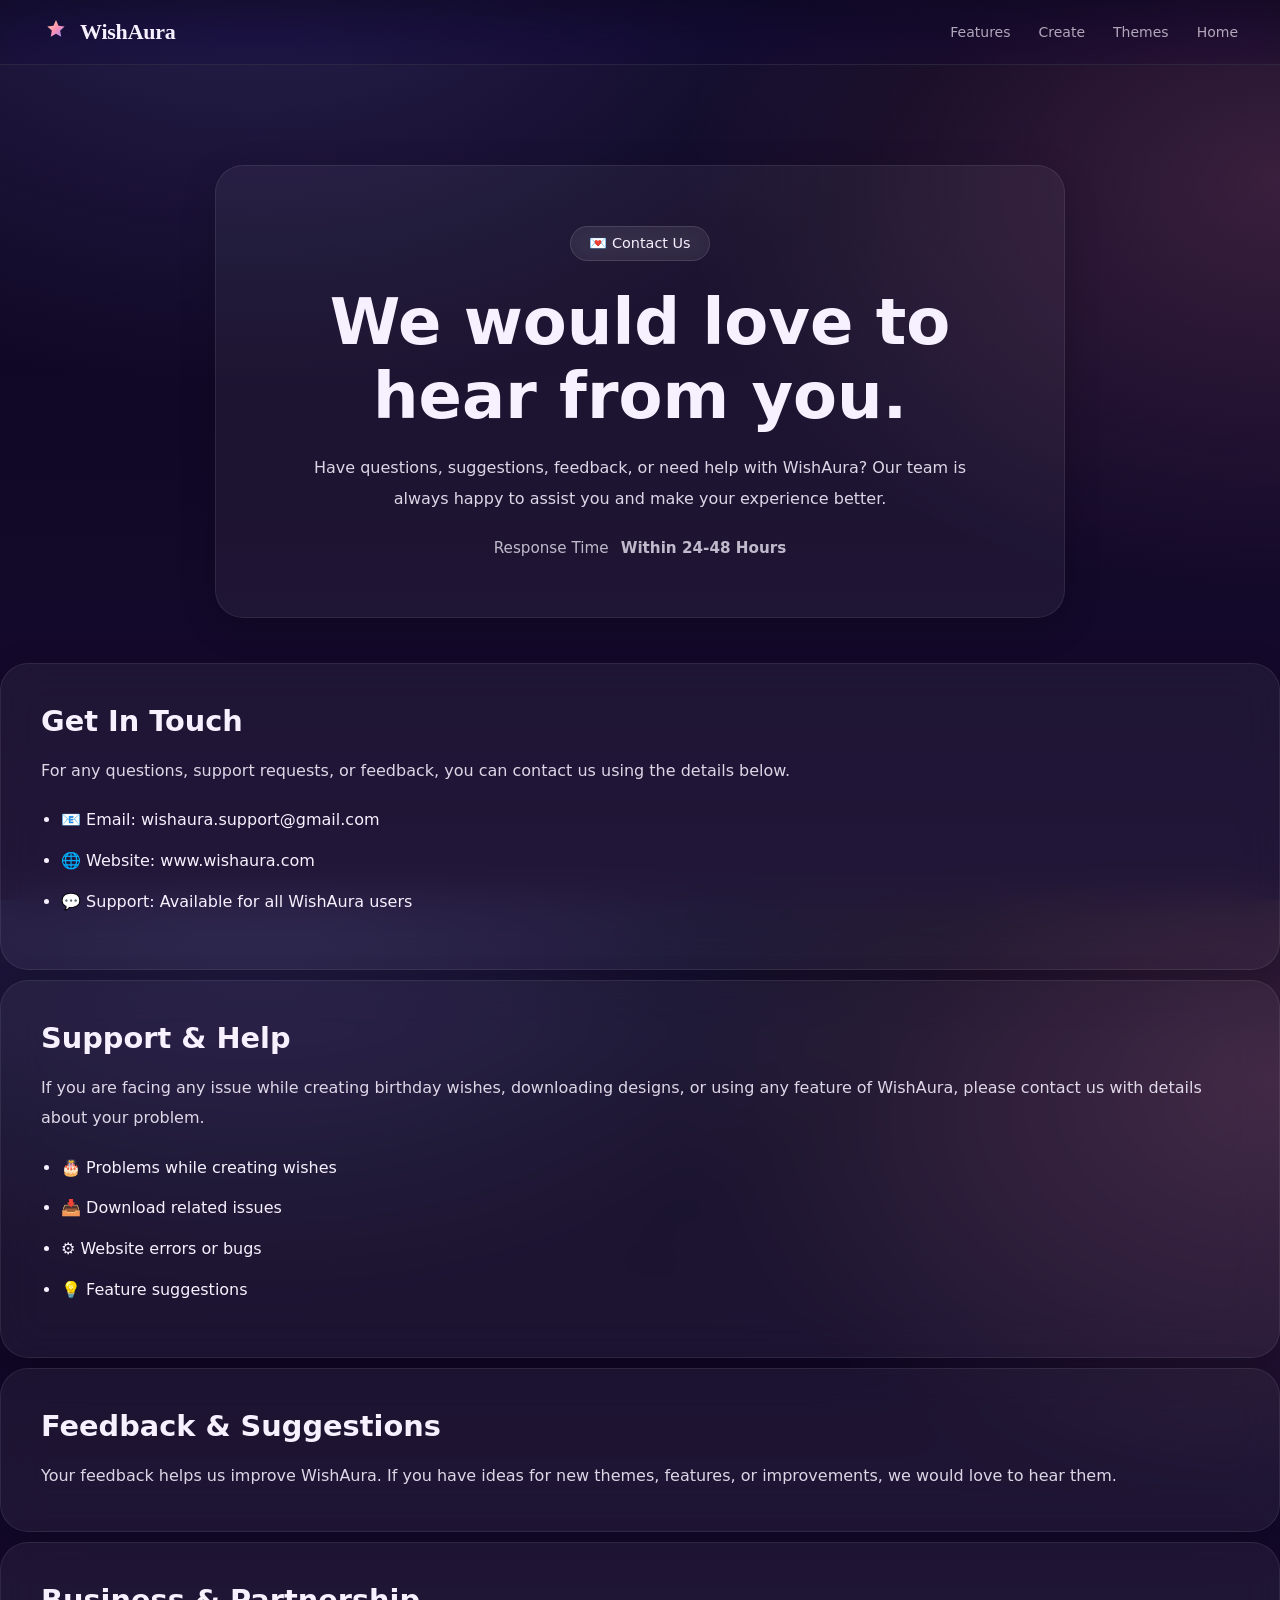
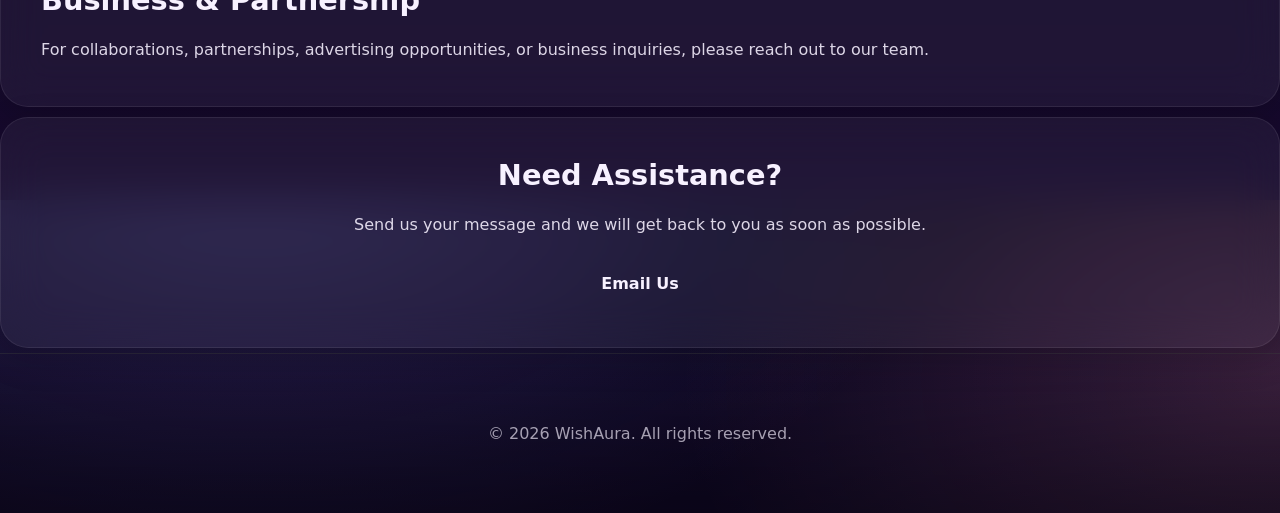
==== wishaura/contact.html @ 017e61ea "Add files via upload" ====
<!DOCTYPE html>
<html lang="en">
<head>
  <meta charset="UTF-8">
  <meta name="viewport" content="width=device-width, initial-scale=1.0">

  <title>Contact Us • WishAura</title>

  <meta name="description"
    content="Contact WishAura for support, feedback, and privacy related questions.">

  <link rel="icon" href="favicon.svg">
  <link rel="stylesheet" href="style.css">
</head>

<body>

<header class="nav" role="banner">

<a href="index.html" class="brand" aria-label="WishAura home">

<span class="brand-mark" aria-hidden="true">

<svg viewBox="0 0 40 40" width="28" height="28">
<defs>
<linearGradient id="lg" x1="0" x2="1" y1="0" y2="1">
<stop offset="0" stop-color="#ffd6a5"/>
<stop offset=".5" stop-color="#ff8fb1"/>
<stop offset="1" stop-color="#9a8cff"/>
</linearGradient>
</defs>

<path fill="url(#lg)" d="M20 3l3.6 8 8.7 1.1-6.4 6 1.6 8.7L20 22.6l-7.5 4.2L14 18l-6.4-6L16.3 11z"/>

</svg>

</span>

<span class="brand-name">
WishAura
</span>

</a>


<nav class="nav-links" aria-label="Primary">

<a href="index.html#features">
Features
</a>

<a href="index.html#create">
Create
</a>

<a href="index.html#themes">
Themes
</a>

<a href="index.html">
Home
</a>

</nav>

</header>



<section class="hero section">

<div class="container">

<div class="glass-card">


<span class="badge">
💌 Contact Us
</span>


<h1>
We would love to hear from you.
</h1>


<p>

Have questions, suggestions, feedback, or need help with WishAura?
Our team is always happy to assist you and make your experience better.

</p>


<div class="meta">

<span>
Response Time
</span>

<strong>
Within 24-48 Hours
</strong>

</div>


</div>

</div>

</section>




<section class="section">

<div class="container">

<div class="glass-card">

<h2>
Get In Touch
</h2>


<p>

For any questions, support requests, or feedback, you can contact us using the details below.

</p>


<ul>

<li>
📧 Email: wishaura.support@gmail.com
</li>

<li>
🌐 Website: www.wishaura.com
</li>

<li>
💬 Support: Available for all WishAura users
</li>


</ul>


</div>

</div>

</section>





<section class="section">

<div class="container">

<div class="glass-card">


<h2>
Support & Help
</h2>


<p>

If you are facing any issue while creating birthday wishes,
downloading designs, or using any feature of WishAura,
please contact us with details about your problem.

</p>


<ul>

<li>
🎂 Problems while creating wishes
</li>

<li>
📥 Download related issues
</li>

<li>
⚙️ Website errors or bugs
</li>

<li>
💡 Feature suggestions
</li>

</ul>


</div>

</div>

</section>






<section class="section">

<div class="container">

<div class="glass-card">


<h2>
Feedback & Suggestions
</h2>


<p>

Your feedback helps us improve WishAura.
If you have ideas for new themes, features, or improvements,
we would love to hear them.

</p>


</div>

</div>

</section>






<section class="section">

<div class="container">

<div class="glass-card">


<h2>
Business & Partnership
</h2>


<p>

For collaborations, partnerships, advertising opportunities,
or business inquiries, please reach out to our team.

</p>


</div>

</div>

</section>






<section class="section">

<div class="container">

<div class="glass-card" style="text-align:center">


<h2>
Need Assistance?
</h2>


<p>

Send us your message and we will get back to you as soon as possible.

</p>

<a href="https://mail.google.com/mail/?view=cm&fs=1&to=wishaura.support@gmail.com" target="_blank" class="btn">
  Email Us
</a>

</div>

</div>

</section>





<footer class="footer">

<div class="container">

<p>

© 2026 WishAura. All rights reserved.

</p>

</div>

</footer>


</body>
</html>
---- wishaura/style.css ----
/* ============================================================
   WishAura — style.css
   Premium, glassmorphic, aurora-themed birthday experience.
   ============================================================ */

/* --- Reset --- */
*,
*::before,
*::after { box-sizing: border-box; }
* { margin: 0; padding: 0; }
html, body { height: 100%; }
img, svg, video, canvas { display: block; max-width: 100%; }
input, textarea, button, select { font: inherit; color: inherit; }
button { background: none; border: 0; cursor: pointer; }
a { color: inherit; text-decoration: none; }
::selection { background: rgba(255, 143, 177, .35); color: #fff; }

/* --- Theme tokens (defaults = Aurora) --- */
:root {
  --font-display: "Fraunces", "Instrument Serif", ui-serif, Georgia, serif;
  --font-body: "Manrope", ui-sans-serif, system-ui, -apple-system, sans-serif;

  --ink: #f7f1ff;
  --ink-muted: rgba(247, 241, 255, .68);
  --ink-soft: rgba(247, 241, 255, .5);
  --bg: #0b0620;
  --bg-2: #170a2e;
  --line: rgba(255, 255, 255, .1);
  --card: rgba(255, 255, 255, .06);
  --card-strong: rgba(255, 255, 255, .1);

  --accent-1: #ffd6a5;
  --accent-2: #ff8fb1;
  --accent-3: #9a8cff;
  --accent-4: #7ee1ff;

  --shadow-lg: 0 30px 80px -20px rgba(30, 0, 60, .55), 0 8px 30px -10px rgba(0, 0, 0, .45);
  --shadow-glow: 0 0 60px rgba(154, 140, 255, .35), 0 0 120px rgba(255, 143, 177, .25);

  --radius-lg: 28px;
  --radius-md: 18px;
  --radius-sm: 12px;

  --maxw: 1200px;
}

/* Theme variants */
[data-theme="kids"] {
  --bg: #071a2f; --bg-2: #0b2547;
  --accent-1: #7ee1ff; --accent-2: #ffea7a; --accent-3: #ffb86b; --accent-4: #a3f7bf;
}
[data-theme="minimal"] {
  --bg: #101012; --bg-2: #17171a;
  --accent-1: #f4f4f2; --accent-2: #c9c9c4; --accent-3: #ffffff; --accent-4: #dcd8d0;
}
[data-theme="gold"] {
  --bg: #0d0a06; --bg-2: #1b1408;
  --accent-1: #f6d365; --accent-2: #f9b64e; --accent-3: #b8860b; --accent-4: #fff2c2;
}
[data-theme="royal"] {
  --bg: #0d0623; --bg-2: #1c0d47;
  --accent-1: #c39cff; --accent-2: #8a6cff; --accent-3: #6a3df5; --accent-4: #f0e6ff;
}
[data-theme="pink"] {
  --bg: #1b0713; --bg-2: #2d0c22;
  --accent-1: #ffc0e0; --accent-2: #ff7fb2; --accent-3: #ff4d97; --accent-4: #fff0f6;
}
[data-theme="neon"] {
  --bg: #04060a; --bg-2: #060a13;
  --accent-1: #00ffa3; --accent-2: #00d1ff; --accent-3: #ff00d4; --accent-4: #f2ffb8;
}

/* --- Base --- */
html { scroll-behavior: smooth; }
body {
  font-family: var(--font-body);
  color: var(--ink);
  background: radial-gradient(1200px 800px at 20% -10%, rgba(154, 140, 255, .22), transparent 60%),
              radial-gradient(1000px 700px at 100% 20%, rgba(255, 143, 177, .18), transparent 60%),
              linear-gradient(180deg, var(--bg), var(--bg-2));
  min-height: 100%;
  overflow-x: hidden;
  transition: background 700ms ease, color 300ms ease;
  -webkit-font-smoothing: antialiased;
  text-rendering: optimizeLegibility;
}

/* Custom scrollbar */
::-webkit-scrollbar { width: 10px; height: 10px; }
::-webkit-scrollbar-track { background: #0c1020; }
::-webkit-scrollbar-thumb {
  background: linear-gradient(180deg, var(--accent-2), var(--accent-3));
  border-radius: 999px;
  border: 2px solid transparent;
  background-clip: content-box;
}

/* --- Aurora background --- */
.aurora {
  position: fixed; inset: 0; z-index: -2; overflow: hidden;
  pointer-events: none;
}
.aurora-blob {
  position: absolute; width: 60vmax; height: 60vmax; border-radius: 50%;
  filter: blur(80px); opacity: .55; mix-blend-mode: screen;
  animation: float 24s ease-in-out infinite;
}
.aurora-blob.a { background: radial-gradient(closest-side, var(--accent-1), transparent 70%); top: -20%; left: -10%; }
.aurora-blob.b { background: radial-gradient(closest-side, var(--accent-2), transparent 70%); top: 10%; right: -20%; animation-delay: -8s; }
.aurora-blob.c { background: radial-gradient(closest-side, var(--accent-3), transparent 70%); bottom: -25%; left: 10%; animation-delay: -14s; }
.aurora-blob.d { background: radial-gradient(closest-side, var(--accent-4), transparent 70%); bottom: -10%; right: 5%; animation-delay: -20s; }
@keyframes float {
  0%,100% { transform: translate3d(0,0,0) scale(1); }
  25% { transform: translate3d(4%,-3%,0) scale(1.08); }
  50% { transform: translate3d(-3%,4%,0) scale(.95); }
  75% { transform: translate3d(2%,3%,0) scale(1.05); }
}

.grain {
  position: absolute; inset: -50%;
  background: conic-gradient(from 0deg, rgba(255,255,255,.03), transparent 25%, rgba(255,255,255,.02) 50%, transparent 75%, rgba(255,255,255,.03));
  animation: spin 60s linear infinite;
}
@keyframes spin { to { transform: rotate(360deg); } }

.noise {
  position: absolute; inset: 0; opacity: .05; mix-blend-mode: overlay;
  background-image: url("data:image/svg+xml;utf8,<svg xmlns='http://www.w3.org/2000/svg' width='160' height='160'><filter id='n'><feTurbulence type='fractalNoise' baseFrequency='0.9' numOctaves='2' stitchTiles='stitch'/></filter><rect width='100%' height='100%' filter='url(%23n)' opacity='.8'/></svg>");
}

/* Particles canvas */
#particles { position: fixed; inset: 0; z-index: -1; pointer-events: none; }
#confetti { position: fixed; inset: 0; z-index: 60; pointer-events: none; }

/* --- Nav --- */
.nav {
  position: sticky; top: 0; z-index: 40;
  display: flex; align-items: center; justify-content: space-between; gap: 24px;
  padding: 18px clamp(20px, 4vw, 42px);
  backdrop-filter: blur(18px) saturate(140%);
  -webkit-backdrop-filter: blur(18px) saturate(140%);
  background: linear-gradient(180deg, rgba(11, 6, 32, .6), rgba(11, 6, 32, .2));
  border-bottom: 1px solid var(--line);
}
.brand { display: inline-flex; align-items: center; gap: 10px; }
.brand-mark { display: inline-grid; place-items: center; }
.brand-name { font-family: var(--font-display); font-weight: 700; font-size: 22px; letter-spacing: -.01em; }
.nav-links { display: flex; align-items: center; gap: 28px; }
.nav-links a { font-size: 14px; color: var(--ink-muted); transition: color .2s ease; }
.nav-links a:hover { color: var(--ink); }
.nav-actions { display: flex; align-items: center; gap: 10px; }

/* Buttons */
.btn-primary, .btn-ghost, .btn-share {
  position: relative; display: inline-flex; align-items: center; gap: 10px;
  padding: 14px 22px; border-radius: 999px;
  font-weight: 600; font-size: 15px; letter-spacing: -.005em;
  transition: transform .3s cubic-bezier(.2,.9,.3,1.2), background-color .3s ease, box-shadow .3s ease, color .3s ease;
  will-change: transform;
  isolation: isolate;
  overflow: hidden;
}
.btn-primary {
  color: #1a0e28;
  background: linear-gradient(135deg, var(--accent-1), var(--accent-2) 55%, var(--accent-3));
  box-shadow: 0 12px 30px -10px rgba(255, 143, 177, .55), inset 0 0 0 1px rgba(255,255,255,.35);
}
.btn-primary:hover { transform: translateY(-2px); box-shadow: 0 20px 40px -12px rgba(255, 143, 177, .7), inset 0 0 0 1px rgba(255,255,255,.5); }
.btn-primary:active { transform: translateY(0); }
.btn-primary.btn-sm { padding: 10px 16px; font-size: 14px; }



.btn-ghost {
  color: var(--ink); background: rgba(255,255,255,.05);
  border: 1px solid var(--line); backdrop-filter: blur(10px);
}
.btn-ghost:hover { background: rgba(255,255,255,.1); transform: translateY(-2px); }

.btn-share {
  padding: 11px 16px; font-size: 13.5px;
  background: rgba(255,255,255,.06); border: 1px solid var(--line); color: var(--ink);
}
.btn-share:hover { background: rgba(255,255,255,.12); transform: translateY(-2px); }

/* Ripple */
.ripple { position: absolute; border-radius: 50%; transform: scale(0); background: rgba(255,255,255,.4); pointer-events: none; animation: ripple 700ms ease-out; }
@keyframes ripple { to { transform: scale(4); opacity: 0; } }

/* --- Ads --- */
.ad {
  max-width: var(--maxw);
  margin: 24px auto;
  padding: 12px;
  border-radius: var(--radius-md);
  background: rgba(255,255,255,.03);
  border: 1px dashed var(--line);
  display: flex; flex-direction: column; align-items: center; gap: 6px;
}
.ad-label { font-size: 11px; letter-spacing: .12em; color: var(--ink-soft); text-transform: uppercase; }
.ad-slot { width: 100%; min-height: 90px; display: grid; place-items: center; color: var(--ink-soft); font-size: 12px; }
.ad-slot::before { content: "AdSense / Adsterra slot — ready"; opacity: .55; }
.ad-top { margin-top: 12px; }
.ad-native { max-width: 900px; }
.ad-bottom .ad-slot { min-height: 120px; }

/* --- Hero --- */
.hero 
{ max-width: var(--maxw); margin: 60px auto 40px; padding: 0 clamp(20px, 4vw, 42px); }
.hero-inner {
  display: grid; grid-template-columns: 1.05fr .95fr; align-items: center; gap: 56px;
}
.pill {
  display: inline-flex; align-items: center; gap: 8px;
  padding: 8px 14px; border-radius: 999px; font-size: 12.5px; letter-spacing: .01em;
  color: var(--ink); background: rgba(255,255,255,.06);
  border: 1px solid var(--line); backdrop-filter: blur(10px);
}
.pill-dot { width: 6px; height: 6px; border-radius: 50%; background: var(--accent-1); box-shadow: 0 0 12px var(--accent-1); }

.headline {
  font-family: var(--font-display);
  font-weight: 400; font-size: clamp(44px, 7vw, 84px);
  line-height: 1.02; letter-spacing: -.03em; margin-top: 22px;
}
.headline em { font-style: italic; color: var(--accent-1); font-weight: 400; }
.headline .line { display: block; }
.grad {
  background: linear-gradient(120deg, var(--accent-1), var(--accent-2) 45%, var(--accent-3));
  -webkit-background-clip: text; background-clip: text; color: transparent;
}
.lede { margin-top: 22px; font-size: clamp(16px, 1.6vw, 19px); line-height: 1.6; color: var(--ink-muted); max-width: 540px; }
.cta-row { display: flex; align-items: center; gap: 12px; margin-top: 30px; flex-wrap: wrap; }
.hero-stats {
  display: flex; gap: 40px; list-style: none; margin-top: 44px;
  padding-top: 26px; border-top: 1px solid var(--line);
}
.hero-stats li { display: flex; flex-direction: column; }
.hero-stats strong { font-family: var(--font-display); font-size: 26px; font-weight: 600; }
.hero-stats span { font-size: 12.5px; color: var(--ink-soft); letter-spacing: .04em; text-transform: uppercase; margin-top: 4px; }

/* Reveal */
.reveal { opacity: 0; transform: translateY(24px); transition: opacity .9s cubic-bezier(.2,.7,.2,1), transform .9s cubic-bezier(.2,.7,.2,1); }
.reveal.in { opacity: 1; transform: none; }

/* --- Hero card + tilt --- */
.hero-card-wrap { position: relative; perspective: 1400px; }
.tilt { transform-style: preserve-3d; transition: transform .3s ease; }

.card {
  position: relative;
  border-radius: var(--radius-lg);
  background: linear-gradient(180deg, rgba(255,255,255,.09), rgba(255,255,255,.03));
  border: 1px solid var(--line);
  backdrop-filter: blur(24px) saturate(140%);
  -webkit-backdrop-filter: blur(24px) saturate(140%);
  box-shadow: var(--shadow-lg);
  overflow: hidden;
  padding: 22px;
  transition: transform .5s cubic-bezier(.2,.7,.2,1), box-shadow .3s ease;
}
.card-media {
  position: relative; border-radius: calc(var(--radius-lg) - 8px);
  overflow: hidden; aspect-ratio: 4/3; background: rgba(255,255,255,.06);
}
.card-photo { width: 100%; height: 100%; }
.card-photo svg, .card-photo img { width: 100%; height: 100%; object-fit: cover; }
.card-body { padding: 22px 8px 8px; }
.card-eyebrow {
  font-size: 11.5px; letter-spacing: .28em; text-transform: uppercase;
  color: var(--accent-1);
}
.card-name {
  font-family: var(--font-display);
  font-weight: 500; font-size: clamp(34px, 4.5vw, 52px);
  letter-spacing: -.02em; margin-top: 8px;
  background: linear-gradient(120deg, var(--accent-1), var(--accent-2), var(--accent-3));
  -webkit-background-clip: text; background-clip: text; color: transparent;
  animation: shimmer 6s linear infinite;
  background-size: 200% 100%;
}
@keyframes shimmer { to { background-position: 200% 0; } }
.card-msg { margin-top: 12px; color: var(--ink-muted); line-height: 1.55; font-size: 15px; }
.card-foot { display: flex; justify-content: space-between; align-items: center; margin-top: 22px; padding-top: 14px; border-top: 1px solid var(--line); }
.card-badge { font-size: 12px; color: var(--ink-soft); letter-spacing: .04em; }
.card-cake { color: var(--accent-1); opacity: .9; }
.halo {
  position: absolute; inset: -1px; border-radius: inherit; pointer-events: none;
  background: linear-gradient(140deg, transparent 30%, rgba(255,255,255,.15) 50%, transparent 70%);
  opacity: .35;
}

/* Floating emojis */
.float-emoji {
  position: absolute; font-size: 34px; filter: drop-shadow(0 8px 18px rgba(0,0,0,.35));
  animation: bob 6s ease-in-out infinite;
}
.float-emoji.e1 { top: -18px; left: -18px; }
.float-emoji.e2 { top: 12%; right: -14px; animation-delay: -1.5s; }
.float-emoji.e3 { bottom: 10%; left: -22px; animation-delay: -3s; }
.float-emoji.e4 { bottom: -14px; right: 24px; animation-delay: -4.5s; }
@keyframes bob { 0%,100% { transform: translateY(0) rotate(-4deg); } 50% { transform: translateY(-14px) rotate(6deg); } }

.sparkle {
  position: absolute; width: 8px; height: 8px; background: #fff; border-radius: 50%;
  box-shadow: 0 0 12px #fff, 0 0 22px var(--accent-1);
  opacity: 0; animation: sparkle 3.5s ease-in-out infinite;
}
.sparkle.s1 { top: 12%; left: 18%; animation-delay: .3s; }
.sparkle.s2 { top: 62%; right: 14%; animation-delay: 1.2s; }
.sparkle.s3 { bottom: 12%; left: 30%; animation-delay: 2.1s; }
@keyframes sparkle {
  0%, 100% { opacity: 0; transform: scale(.4); }
  50% { opacity: 1; transform: scale(1); }
}

/* --- Section headings --- */
.section-head { max-width: 720px; margin: 0 auto 44px; text-align: center; padding: 0 clamp(20px, 4vw, 42px); }
.eyebrow {
  font-size: 12px; letter-spacing: .22em; text-transform: uppercase;
  color: var(--accent-1);
}
.section-head h2 {
  font-family: var(--font-display); font-weight: 400;
  font-size: clamp(30px, 4.4vw, 54px); line-height: 1.05; letter-spacing: -.02em;
  margin-top: 12px;
}
.section-head p { color: var(--ink-muted); margin-top: 14px; font-size: 16px; line-height: 1.6; }

/* --- Stats --- */
.stats {
  max-width: var(--maxw); margin: 40px auto; padding: 22px clamp(20px, 4vw, 42px);
  display: grid; grid-template-columns: repeat(4, 1fr); gap: 16px;
  border-top: 1px solid var(--line); border-bottom: 1px solid var(--line);
}
.stat { display: flex; flex-direction: column; align-items: flex-start; gap: 4px; padding: 12px; }
.stat strong { font-family: var(--font-display); font-weight: 500; font-size: clamp(28px, 3vw, 38px); }
.stat span { font-size: 12.5px; color: var(--ink-soft); letter-spacing: .06em; text-transform: uppercase; }

/* --- Features --- */
.features { max-width: var(--maxw); margin: 90px auto; padding: 0 clamp(20px, 4vw, 42px); }
.feature-grid {
  display: grid; grid-template-columns: repeat(3, 1fr); gap: 18px;
}
.feature {
  padding: 26px; border-radius: var(--radius-md);
  background: rgba(255,255,255,.04); border: 1px solid var(--line);
  transition: transform .4s cubic-bezier(.2,.7,.2,1), background .3s ease, border-color .3s ease;
  backdrop-filter: blur(14px);
}
.feature:hover { transform: translateY(-6px); background: rgba(255,255,255,.07); border-color: rgba(255,255,255,.18); }
.ficon {
  width: 44px; height: 44px; border-radius: 12px;
  display: grid; place-items: center;
  background: color-mix(in oklab, var(--c) 26%, transparent);
  color: var(--c); border: 1px solid color-mix(in oklab, var(--c) 40%, transparent);
  margin-bottom: 18px;
}
.feature h3 { font-family: var(--font-display); font-weight: 500; font-size: 22px; letter-spacing: -.01em; }
.feature p { margin-top: 8px; color: var(--ink-muted); line-height: 1.55; font-size: 14.5px; }

/* --- Studio (Generator) --- */
.create { max-width: var(--maxw); margin: 90px auto; padding: 0 clamp(20px, 4vw, 42px); }
.studio {
  display: grid; grid-template-columns: 1fr 1.05fr; gap: 26px; align-items: start;
}
.glass {
  background: linear-gradient(180deg, rgba(255,255,255,.08), rgba(255,255,255,.03));
  border: 1px solid var(--line);
  backdrop-filter: blur(24px) saturate(140%);
  -webkit-backdrop-filter: blur(24px) saturate(140%);
  box-shadow: var(--shadow-lg);
  border-radius: var(--radius-lg);
}
.studio-form { padding: 26px; display: grid; gap: 20px; }
.field { display: grid; gap: 8px; position: relative; }
.field label {
  font-size: 12.5px; letter-spacing: .1em; text-transform: uppercase; color: var(--ink-soft);
}
.field input[type="text"], .field textarea {
  width: 100%;
  padding: 14px 16px;
  color: var(--ink);
  background: rgba(255,255,255,.05);
  border: 1px solid var(--line);
  border-radius: var(--radius-sm);
  outline: none;
  transition: border-color .2s ease, background .2s ease, box-shadow .2s ease;
  font-size: 15px;
}
.field input:focus, .field textarea:focus {
  border-color: color-mix(in oklab, var(--accent-2) 55%, transparent);
  background: rgba(255,255,255,.09);
  box-shadow: 0 0 0 4px color-mix(in oklab, var(--accent-2) 18%, transparent);
}
.field textarea { resize: vertical; min-height: 96px; }
.field .counter { position: absolute; right: 8px; bottom: 8px; font-size: 11.5px; color: var(--ink-soft); }
.field.row { display: flex; gap: 12px; align-items: center; }

.drop {
  border: 1.5px dashed var(--line);
  border-radius: var(--radius-md);
  padding: 22px;
  cursor: pointer;
  transition: border-color .25s ease, background .25s ease, transform .25s ease;
  background: rgba(255,255,255,.03);
}
.drop:hover, .drop.is-drag {
  border-color: color-mix(in oklab, var(--accent-2) 60%, transparent);
  background: rgba(255,255,255,.06); transform: translateY(-2px);
}
.drop-inner {
  display: flex; flex-direction: column; align-items: center; gap: 6px;
  color: var(--ink-muted); text-align: center;
}
.drop-inner u { color: var(--accent-1); }
.drop-inner small { color: var(--ink-soft); font-size: 12px; }

.theme-picker { display: flex; flex-wrap: wrap; gap: 8px; }
.chip {
  display: inline-flex; align-items: center; gap: 8px;
  padding: 9px 14px; font-size: 13.5px;
  color: var(--ink); background: rgba(255,255,255,.05);
  border: 1px solid var(--line); border-radius: 999px;
  transition: background .25s ease, border-color .25s ease, transform .2s ease;
}
.chip:hover { background: rgba(255,255,255,.1); transform: translateY(-1px); }
.chip.is-active { border-color: color-mix(in oklab, var(--accent-2) 60%, transparent); background: rgba(255,255,255,.1); box-shadow: 0 6px 20px -8px color-mix(in oklab, var(--accent-2) 60%, transparent); }
.chip .dot { width: 12px; height: 12px; border-radius: 50%; box-shadow: 0 0 0 2px rgba(255,255,255,.15); }

.studio-preview { display: grid; gap: 18px; }
.card-live { padding: 22px; }
.share-row { display: flex; flex-wrap: wrap; gap: 8px; }

/* --- Themes --- */
.themes { max-width: var(--maxw); margin: 90px auto; padding: 0 clamp(20px, 4vw, 42px); }
.theme-grid { display: grid; grid-template-columns: repeat(4, 1fr); gap: 14px; }
.theme-card {
  text-align: left;
  padding: 14px; border-radius: var(--radius-md);
  background: rgba(255,255,255,.04); border: 1px solid var(--line);
  transition: transform .3s ease, background .3s ease, border-color .3s ease;
  display: grid; gap: 12px;
}
.theme-card:hover { transform: translateY(-4px); background: rgba(255,255,255,.08); }
.tswatch { aspect-ratio: 4/3; border-radius: 12px; border: 1px solid var(--line); }
.aurora-sw { background: linear-gradient(135deg,#ffd6a5,#ff8fb1 45%,#9a8cff); }
.kids-sw { background: linear-gradient(135deg,#7ee1ff,#ffea7a,#a3f7bf); }
.minimal-sw { background: linear-gradient(135deg,#f4f4f2,#c9c9c4); }
.gold-sw { background: linear-gradient(135deg,#f6d365,#b8860b,#fff2c2); }
.royal-sw { background: linear-gradient(135deg,#6a3df5,#c39cff,#f0e6ff); }
.pink-sw { background: linear-gradient(135deg,#ffc0e0,#ff7fb2,#fff0f6); }
.neon-sw { background: linear-gradient(135deg,#00ffa3,#00d1ff,#ff00d4); }
.tinfo h4 { font-family: var(--font-display); font-size: 20px; font-weight: 500; }
.tinfo span { font-size: 13px; color: var(--ink-muted); }

/* --- Quotes --- */
.quotes { max-width: var(--maxw); margin: 90px auto; padding: 0 clamp(20px, 4vw, 42px); }
.quote-grid { display: grid; grid-template-columns: repeat(3, 1fr); gap: 16px; }
.quote { padding: 26px; border-radius: var(--radius-md); }
.quote blockquote { font-family: var(--font-display); font-size: 20px; line-height: 1.4; letter-spacing: -.01em; }
.quote figcaption { margin-top: 14px; color: var(--ink-soft); font-size: 13.5px; }

/* --- FAQ --- */
.faq { max-width: 820px; margin: 90px auto; padding: 0 clamp(20px, 4vw, 42px); }
.faq-list { display: grid; gap: 10px; }
.faq-item {
  padding: 4px 18px;
  background: rgba(255,255,255,.04);
  border: 1px solid var(--line);
  border-radius: var(--radius-md);
  transition: background .3s ease;
}
.faq-item[open] { background: rgba(255,255,255,.08); }
.faq-item summary {
  display: flex; justify-content: space-between; align-items: center;
  gap: 20px; padding: 18px 0; cursor: pointer;
  list-style: none; font-size: 16px; font-weight: 500;
}
.faq-item summary::-webkit-details-marker { display: none; }
.chev {
  width: 12px; height: 12px; border-right: 2px solid var(--ink);
  border-bottom: 2px solid var(--ink); transform: rotate(45deg);
  transition: transform .3s ease;
}
.faq-item[open] .chev { transform: rotate(-135deg); }
.faq-item p { color: var(--ink-muted); padding: 0 0 18px; line-height: 1.6; }

/* --- Footer --- */
.footer {
  border-top: 1px solid var(--line);
  padding: 60px clamp(20px, 4vw, 42px) 26px;
  background: linear-gradient(180deg, transparent, rgba(0,0,0,.35));
}
.footer-inner {
  max-width: var(--maxw); margin: 0 auto;
  display: grid; grid-template-columns: 1.2fr 2fr; gap: 40px;
}
.footer-brand p { color: var(--ink-muted); margin-top: 12px; max-width: 320px; font-size: 14.5px; }
.footer-links { display: grid; grid-template-columns: repeat(3, 1fr); gap: 24px; }
.footer-links h5 { font-size: 12.5px; letter-spacing: .14em; text-transform: uppercase; color: var(--ink-soft); margin-bottom: 12px; }
.footer-links a { display: block; font-size: 14.5px; color: var(--ink-muted); padding: 4px 0; }
.footer-links a:hover { color: var(--ink); }
.footer-base {
  max-width: var(--maxw); margin: 32px auto 0; padding-top: 20px;
  border-top: 1px solid var(--line); font-size: 12.5px; color: var(--ink-soft);
  display: flex; justify-content: center;
}

/* --- Toast --- */
.toast {
  position: fixed; left: 50%; bottom: 36px; transform: translateX(-50%) translateY(12px);
  padding: 14px 20px; border-radius: 999px;
  background: rgba(20,10,40,.85); border: 1px solid var(--line);
  color: #fff; font-size: 14px; z-index: 80;
  opacity: 0; pointer-events: none;
  backdrop-filter: blur(18px);
  transition: opacity .3s ease, transform .3s ease;
  box-shadow: 0 20px 40px -12px rgba(0,0,0,.5);
}
.toast.show { opacity: 1; transform: translateX(-50%) translateY(0); }

/* --- Focus states --- */
:focus-visible {
  outline: 2px solid var(--accent-2);
  outline-offset: 3px;
  border-radius: 6px;
}

/* --- Responsive --- */
@media (max-width: 980px) {
  .hero-inner { grid-template-columns: 1fr; gap: 40px; }
  .feature-grid { grid-template-columns: repeat(2, 1fr); }
  .studio { grid-template-columns: 1fr; }
  .theme-grid { grid-template-columns: repeat(3, 1fr); }
  .quote-grid { grid-template-columns: 1fr; }
  .footer-inner { grid-template-columns: 1fr; }
  .stats { grid-template-columns: repeat(2, 1fr); }
}
@media (max-width: 640px) {
  .nav { padding: 14px 18px; }
  .nav-links { display: none; }
  .brand-name { font-size: 20px; }
  .music-label { display: none; }
  .headline { font-size: clamp(38px, 11vw, 60px); }
  .feature-grid, .theme-grid { grid-template-columns: 1fr 1fr; }
  .stats { grid-template-columns: repeat(2, 1fr); }
  .hero-stats { gap: 22px; }
  .hero { margin-top: 30px; }
  .footer-links { grid-template-columns: repeat(2, 1fr); }
}
@media (max-width: 400px) {
  .theme-grid, .feature-grid { grid-template-columns: 1fr; }
}

/* Reduced motion */
@media (prefers-reduced-motion: reduce) {
  * { animation-duration: .001ms !important; animation-iteration-count: 1 !important; transition-duration: .001ms !important; }
  #particles, #confetti, .aurora-blob, .grain { display: none; }
}

#loader{
position:fixed;
inset:0;
background:#070b14;
display:flex;
flex-direction:column;
justify-content:center;
align-items:center;
z-index:99999;
transition:.8s;
}

#loader h2{
font-size:3rem;
color:#fff;
margin:0;
}

#loader p{
margin:15px 0;
color:#bbb;
}

.loader-bar{
width:260px;
height:8px;
background:#222;
border-radius:20px;
overflow:hidden;
}

.loader-fill{
height:100%;
width:0%;
background:linear-gradient(90deg,#7c3aed,#06b6d4,#ec4899);
animation:load 2s ease forwards;
}

@keyframes load{
0%{width:0}
100%{width:100%}
}

#loader.hide{
opacity:0;
visibility:hidden;
}

.hero{
opacity:0;
transform:translateY(50px);
filter:blur(10px);
transition:all 1s ease;
}

.hero.show{
opacity:1;
transform:translateY(0);
filter:blur(0);
}


.btn-primary{
    position:relative;
    overflow:hidden;
    transition:.35s ease;
}


button:disabled,
.btn:disabled,
.btn-primary:disabled{
    opacity: .7;
    cursor: not-allowed;
    filter: grayscale(.15);
    transform: none !important;
    pointer-events: none;
}


.btn-primary:hover{
    transform:translateY(-6px) scale(1.03);
    box-shadow:0 20px 60px rgba(124,58,237,.45);
}

.btn-primary::after{
    content:"";
    position:absolute;
    top:-120%;
    left:-40%;
    width:40%;
    height:300%;
    background:rgba(255,255,255,.25);
    transform:rotate(25deg);
    transition:.6s;
}

.btn-primary:hover::after{
    left:130%;
}





.glass-card,
.card,
.feature-card{
    transition:
    transform .35s ease,
    box-shadow .35s ease,
    border-color .35s ease;
}

.glass-card:hover,
.card:hover,
.feature-card:hover{

    transform:
    translateY(-8px)
    scale(1.02);

    box-shadow:
    0 25px 60px rgba(0,0,0,.25);

    border-color:
    rgba(255,255,255,.25);
}


.highlight{
    animation: glowPulse 1s infinite;
}

@keyframes glowPulse{

0%,100%{
transform:scale(1);
box-shadow:0 0 0 rgba(124,58,237,0);
}

50%{
transform:scale(1.06);
box-shadow:0 0 25px rgba(124,58,237,.55);
}

}



.about{
  padding:100px 0;
}

.section-header{
  text-align:center;
  max-width:760px;
  margin:0 auto 60px;
}

.section-badge{
  display:inline-block;
  padding:8px 18px;
  border-radius:999px;
  background:rgba(255,255,255,.08);
  border:1px solid rgba(255,255,255,.15);
  margin-bottom:20px;
}

.about-grid{
  display:grid;
  grid-template-columns:repeat(auto-fit,minmax(250px,1fr));
  gap:24px;
}

.about-grid .glass-card{
  padding:30px;
  text-align:center;
  transition:.3s;
}

.about-grid .glass-card:hover{
  transform:translateY(-8px);
}

.about-grid .icon{
  font-size:42px;
  margin-bottom:18px;
}

.about-grid h3{
  margin-bottom:12px;
}

.about-grid p{
  opacity:.8;
  line-height:1.7;
}


/* ===========================
   LEGAL PAGES
=========================== */

.hero.section{
    padding:40px 0 0px;
}

.hero .glass-card{
    max-width:850px;
    margin:auto;
    text-align:center;
    padding:60px 45px;
}

.badge{
    display:inline-flex;
    align-items:center;
    gap:8px;
    padding:8px 18px;
    border-radius:999px;
    border:1px solid rgba(255,255,255,.12);
    background:rgba(255,255,255,.06);
    backdrop-filter:blur(12px);
    font-size:.9rem;
    margin-bottom:25px;
}

.hero h1{
    font-size:clamp(2.5rem,5vw,4.2rem);
    margin-bottom:20px;
    line-height:1.15;
}

.hero p{
    max-width:700px;
    margin:0 auto;
    line-height:1.9;
    opacity:.85;
}

.meta{
    display:flex;
    justify-content:center;
    gap:12px;
    margin-top:25px;
    opacity:.75;
    font-size:.95rem;
}

.hero.section {
  opacity: 1;
  transform: none;
  filter: blur(0px);
}

/* ---------- Content ---------- */

.section{
    padding:5px 0;
}

.glass-card{
    background:rgba(255,255,255,.05);
    border:1px solid rgba(255,255,255,.08);
    border-radius:28px;
    backdrop-filter:blur(22px);
    padding:40px;
    transition:.35s ease;
    box-shadow:
        0 10px 35px rgba(0,0,0,.18);
}

.glass-card:hover{
    transform:translateY(-8px);
    border-color:rgba(140,110,255,.35);
    box-shadow:
        0 18px 60px rgba(120,80,255,.18);
}

.glass-card h2{
    margin-bottom:18px;
    font-size:1.8rem;
}

.glass-card p{
    line-height:1.9;
    opacity:.88;
}

.glass-card ul{
    margin-top:20px;
    padding-left:20px;
}

.glass-card li{
    margin:12px 0;
    line-height:1.8;
}

/* ---------- CTA ---------- */

.btn{
    display:inline-flex;
    align-items:center;
    justify-content:center;
    padding:14px 30px;
    margin-top:20px;
    border-radius:999px;
    text-decoration:none;
    font-weight:600;
    transition:.3s;
}

.btn:hover{
    transform:translateY(-3px);
}

/* ---------- Footer ---------- */

.footer{
    padding:70px 0;
    text-align:center;
}

.footer p{
    opacity:.65;
}

/* ---------- Animation ---------- */

.glass-card{
    animation:fadeUp .7s ease both;
}

@keyframes fadeUp{

from{

opacity:0;

transform:translateY(30px);

}

to{

opacity:1;

transform:translateY(0);

}

}

/* ---------- Responsive ---------- */

@media (max-width:768px){

.hero.section{

padding:90px 0 60px;

}

.hero .glass-card{

padding:35px 24px;

}

.glass-card{

padding:28px;

}

.hero h1{

font-size:2.3rem;

}

}



.shared-mode header,
.shared-mode .hero,
.shared-mode .features,
.shared-mode .about,
.shared-mode .faq,
.shared-mode footer{

display:none;

}

.shared-mode #create{

display:block;

}



/* ==========================
   Shared Card Mode
========================== */

.shared-mode .studio {
    display: none !important;
}

.shared-mode .hero {
    display: none !important;
}

.shared-page{

display:none;

min-height:100vh;

padding:80px 20px;

justify-content:center;

align-items:center;

flex-direction:column;

text-align:center;

background:
radial-gradient(circle at top,#2a173d,#09090f);

}

.shared-mode .shared-page{

display:flex;

}

.shared-top{

margin-bottom:35px;

}

.shared-logo{

font-size:38px;

font-weight:700;

margin-bottom:12px;

}

.shared-top p{

opacity:.8;

}

.shared-card-holder{

width:min(440px,100%);

margin:35px auto;

}

.shared-btn{

margin-top:35px;

}


.shared-mode header,
.shared-mode footer,
.shared-mode .hero-bg,
.shared-mode .about,
.shared-mode .faq,
.shared-mode .features,
.shared-mode .themes{

display:none;

}

.shared-mode .hero{

display:none;

}
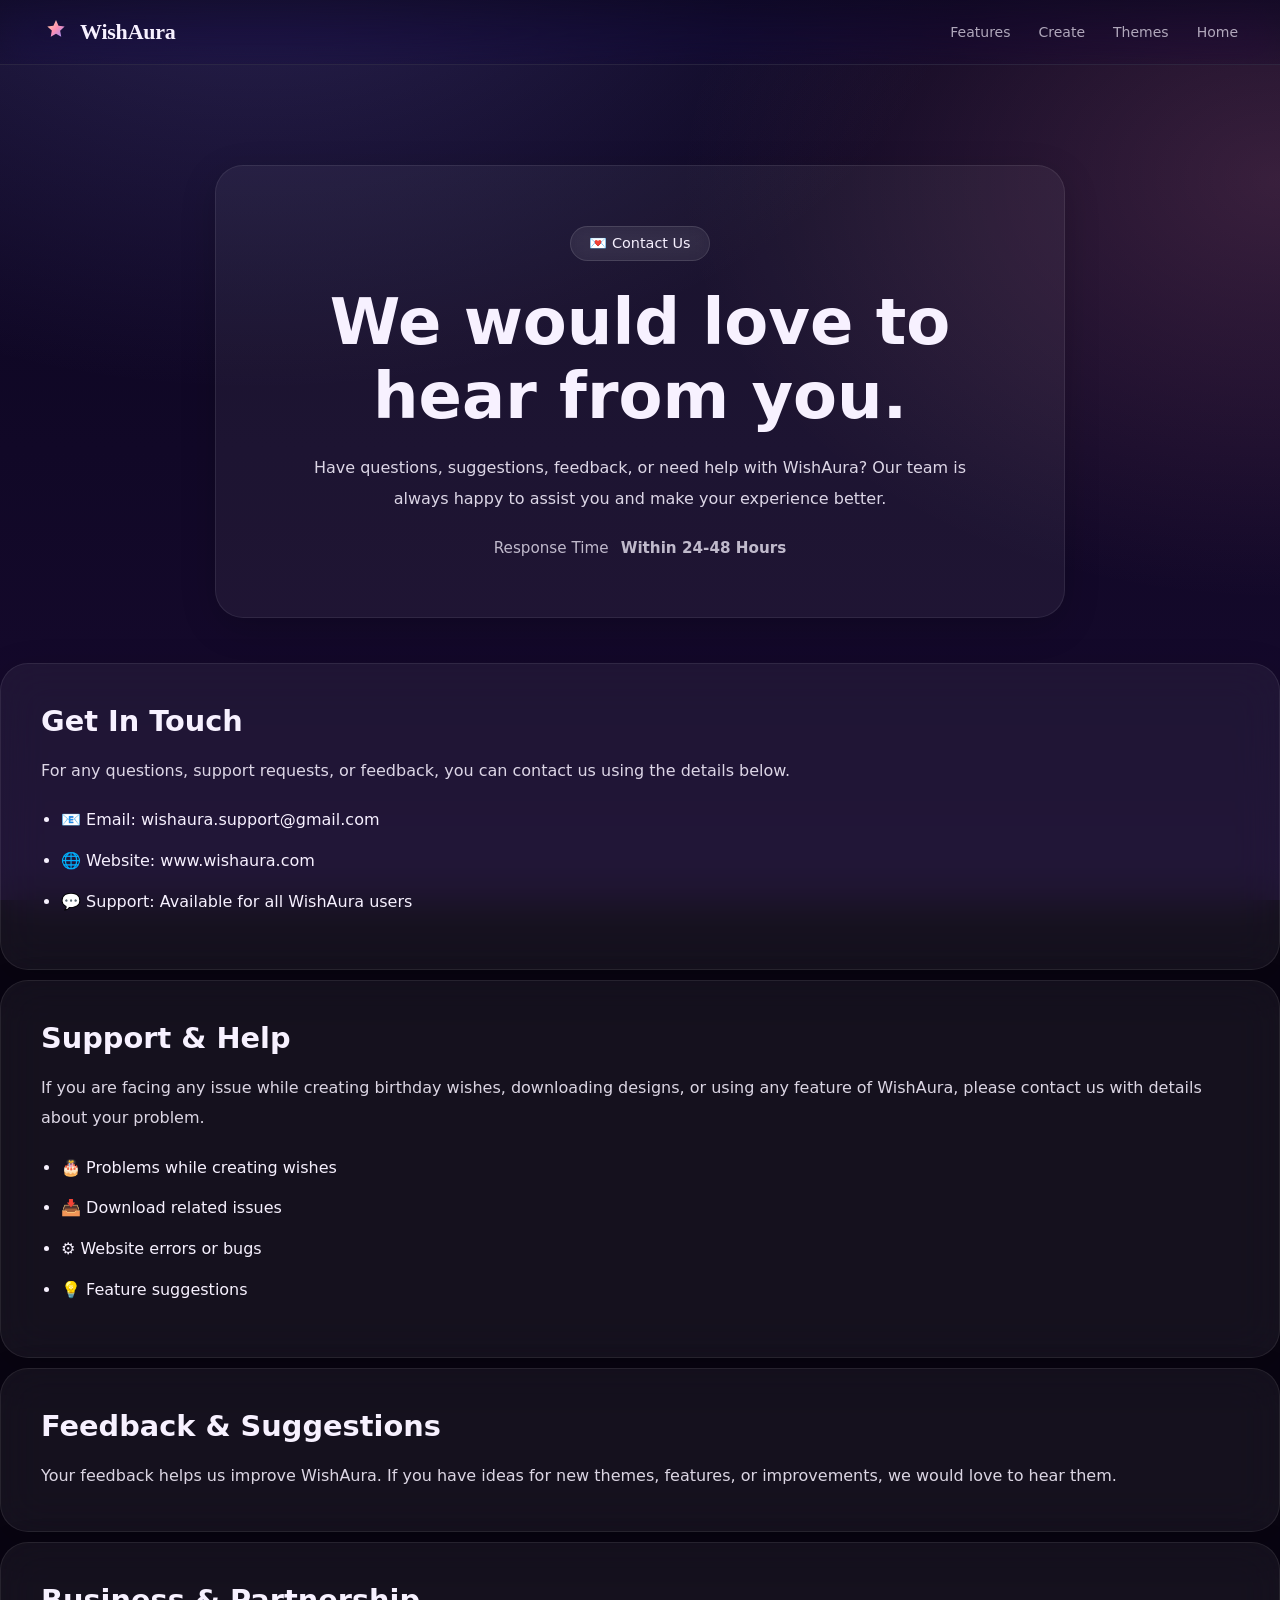
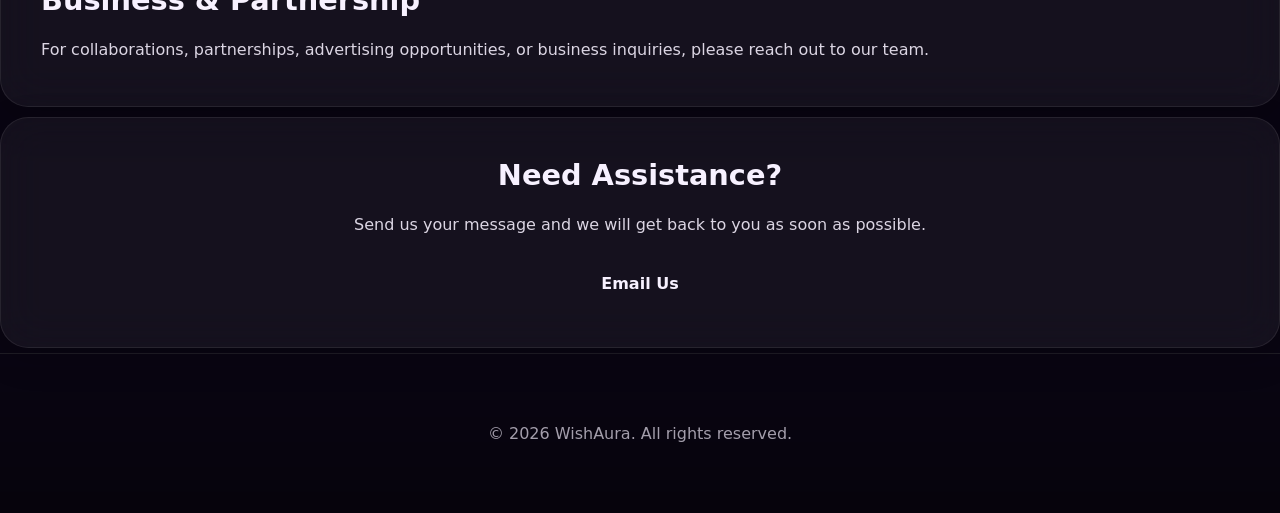
==== commit 9245208b: "Integrate Google Analytics into contact.html Added Google Analytics tracking script to contact page." ====
--- a/wishaura/contact.html
+++ b/wishaura/contact.html
@@ -1,6 +1,19 @@
 <!DOCTYPE html>
 <html lang="en">
 <head>
+  <meta charset="UTF-8">
+
+<!-- Google Analytics -->
+<script async src="https://www.googletagmanager.com/gtag/js?id=G-9PJFD2N54S"></script>
+<script>
+  window.dataLayer = window.dataLayer || [];
+  function gtag(){dataLayer.push(arguments);}
+  gtag('js', new Date());
+
+  gtag('config', 'G-9PJFD2N54S');
+</script>
+
+<meta name="viewport" content="width=device-width, initial-scale=1.0">
   <meta charset="UTF-8">
   <meta name="viewport" content="width=device-width, initial-scale=1.0">
 
@@ -324,4 +337,4 @@
 
 
 </body>
-</html>+</html>
--- a/wishaura/style.css
+++ b/wishaura/style.css
@@ -2,7 +2,14 @@
    WishAura — style.css
    Premium, glassmorphic, aurora-themed birthday experience.
    ============================================================ */
-
+html{
+    background:#090512;
+}
+
+body{
+    background:#090512;
+    overflow-x:hidden;
+}
 /* --- Reset --- */
 *,
 *::before,
@@ -562,7 +569,7 @@
 #loader{
 position:fixed;
 inset:0;
-background:#070b14;
+background:#090512;
 display:flex;
 flex-direction:column;
 justify-content:center;
@@ -1057,4 +1064,20 @@
 
 display:none;
 
-}+}
+
+#photo{
+  position:absolute;
+  opacity:0;
+  width:1px;
+  height:1px;
+}
+
+
+@media (max-width:768px){
+
+.aurora{
+display:none;
+}
+
+}
